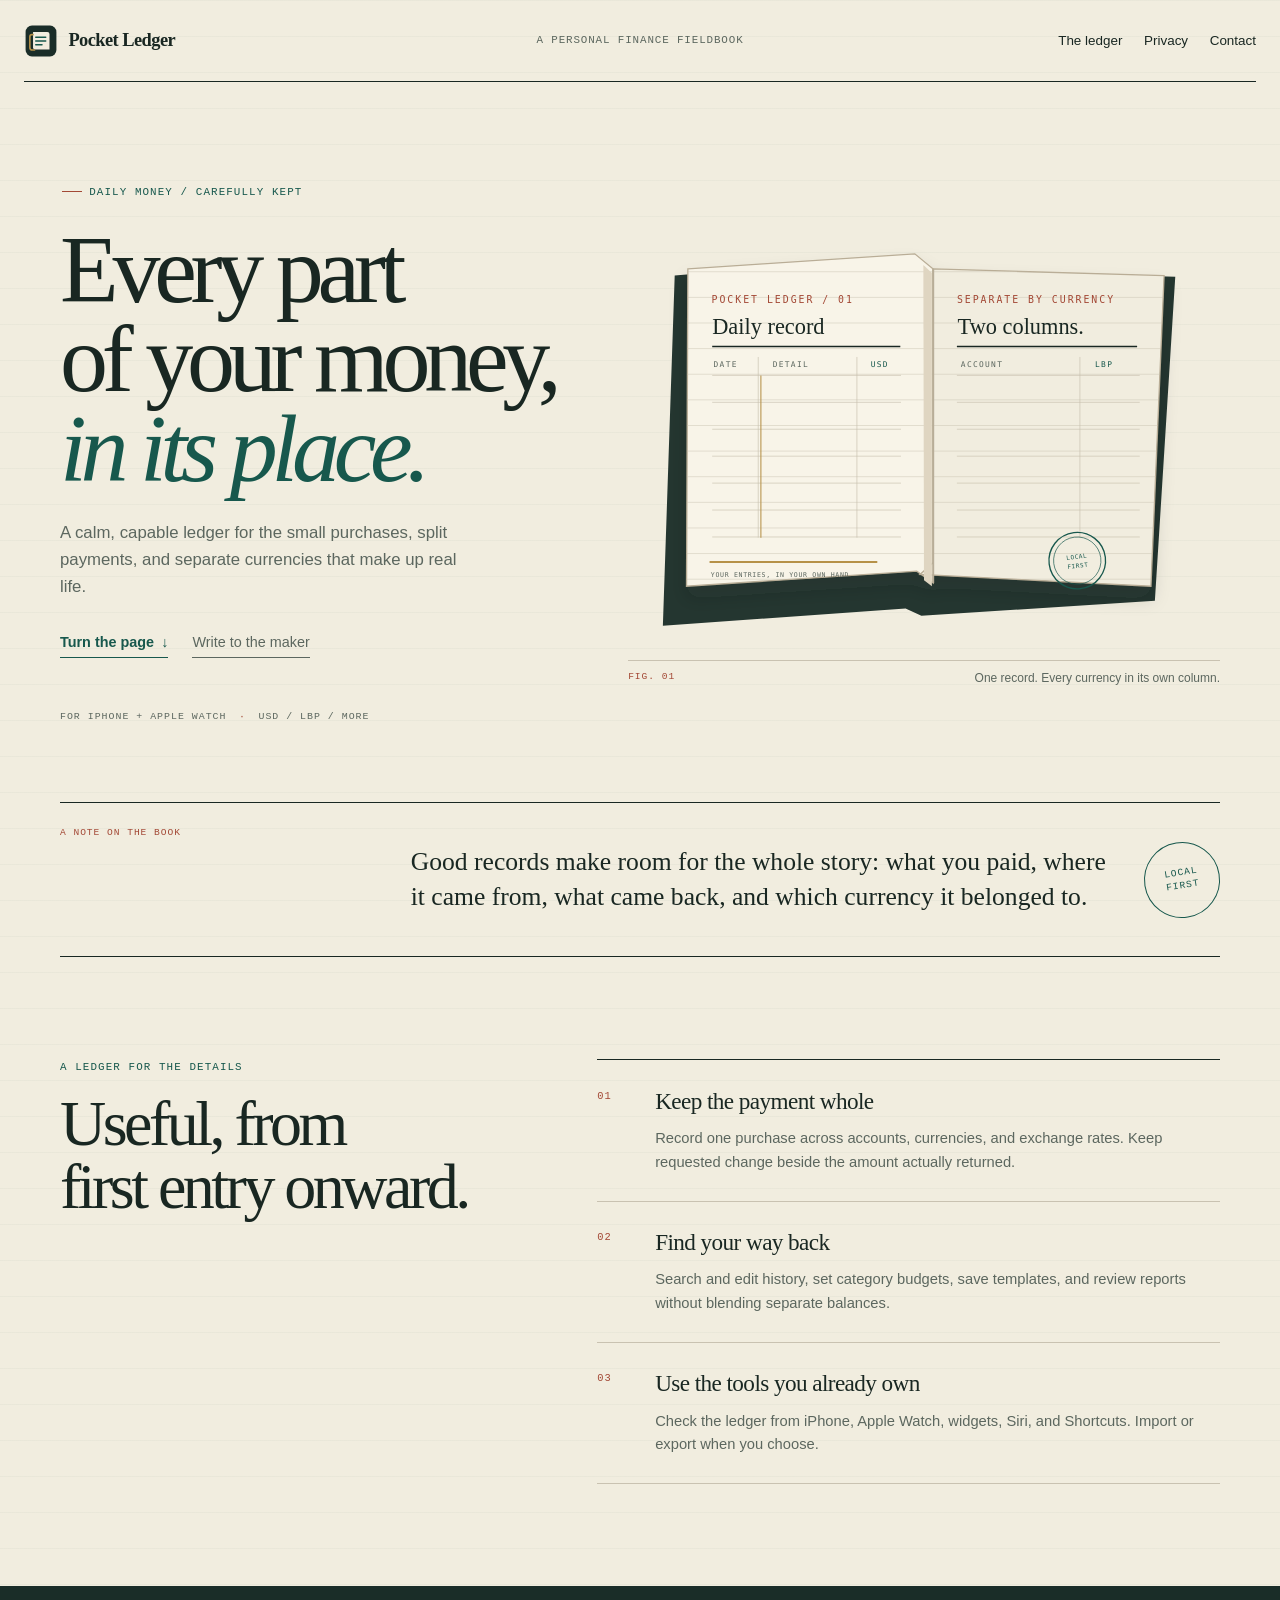
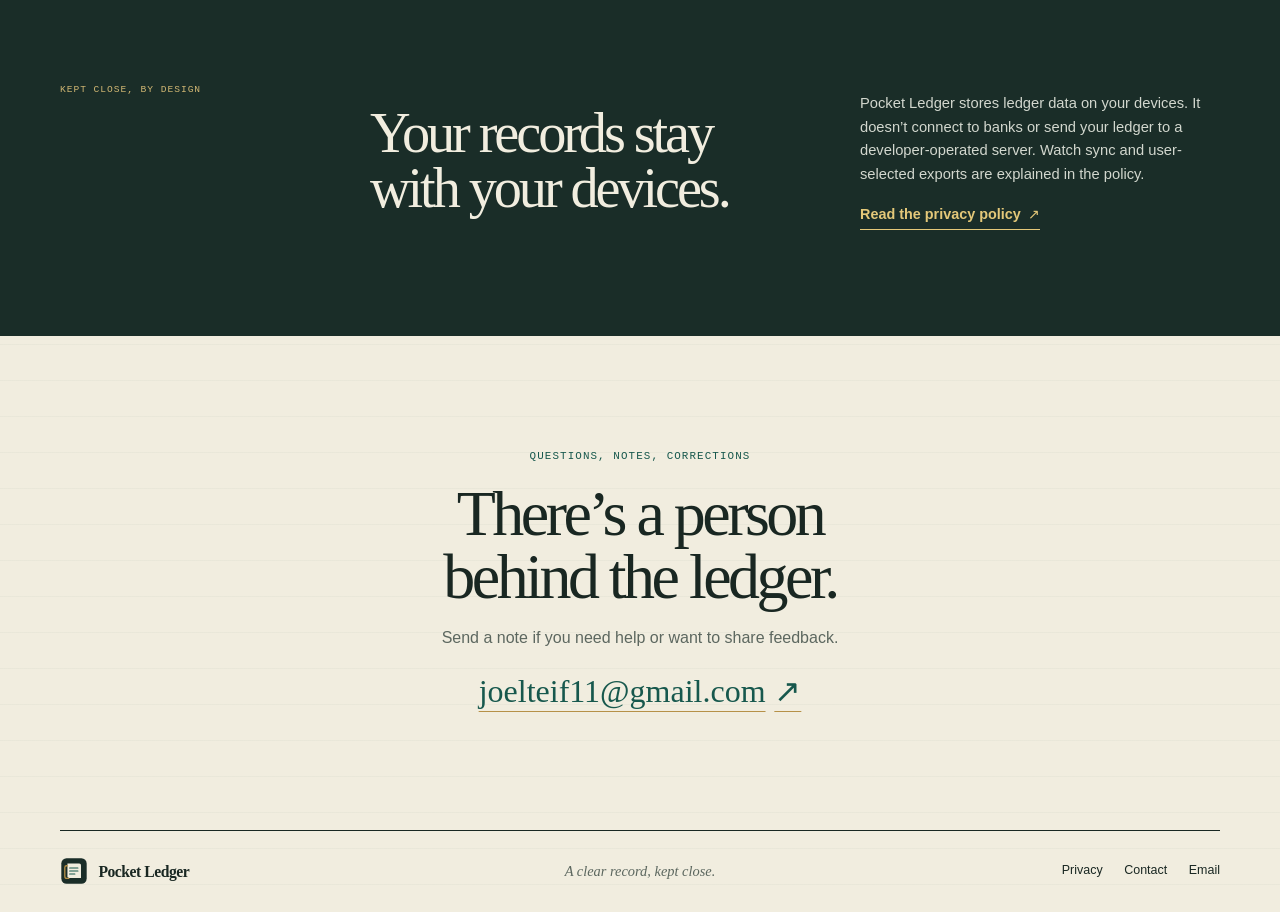
==== docs/index.html @ cd5b44ba "chore: normalize line endings and simplify watch sync" ====
<!doctype html>
<html lang="en">
  <head>
    <meta charset="utf-8">
    <meta name="viewport" content="width=device-width, initial-scale=1">
    <meta name="theme-color" content="#f1eddf">
    <meta name="description" content="Pocket Ledger is a local-first personal finance ledger for iPhone and Apple Watch. Keep accounts, spending, and receipts in one clear record.">
    <title>Pocket Ledger — A clear record of your money</title>
    <link rel="stylesheet" href="./styles.css">
    <link rel="icon" href="./mark.svg" type="image/svg+xml">
  </head>
  <body>
    <a class="skip-link" href="#main">Skip to content</a>
    <header class="masthead">
      <a class="wordmark" href="./" aria-label="Pocket Ledger home">
        <img src="./mark.svg" alt="" width="34" height="34">
        <span>Pocket Ledger</span>
      </a>
      <p class="masthead-note">A personal finance fieldbook</p>
      <nav aria-label="Main navigation">
        <a href="#how-it-works">The ledger</a>
        <a href="./privacy/">Privacy</a>
        <a href="./support/">Contact</a>
      </nav>
    </header>

    <main id="main">
      <section class="hero page-frame" aria-labelledby="hero-title">
        <div class="hero-copy">
          <p class="overline"><span class="overline-mark"></span> Daily money / carefully kept</p>
          <h1 id="hero-title">Every part<br>of your money,<br><em>in its place.</em></h1>
          <p class="hero-description">A calm, capable ledger for the small purchases, split payments, and separate currencies that make up real life.</p>
          <div class="hero-links">
            <a class="text-action" href="#how-it-works">Turn the page <span aria-hidden="true">↓</span></a>
            <a class="quiet-action" href="mailto:joelteif11@gmail.com">Write to the maker</a>
          </div>
          <p class="hero-footnote">FOR IPHONE + APPLE WATCH <span>·</span> USD / LBP / MORE</p>
        </div>
        <figure class="folio-figure">
          <img src="./folio.svg" alt="An illustrated open ledger with separate USD and LBP columns, drawn on warm paper.">
          <figcaption><span>FIG. 01</span> One record. Every currency in its own column.</figcaption>
        </figure>
      </section>

      <section class="manifesto page-frame" aria-label="Pocket Ledger principles">
        <span class="section-index">A NOTE ON THE BOOK</span>
        <p>Good records make room for the whole story: what you paid, where it came from, what came back, and which currency it belonged to.</p>
        <span class="manifesto-stamp">LOCAL<br>FIRST</span>
      </section>

      <section class="features page-frame" id="how-it-works" aria-labelledby="features-title">
        <div class="section-heading">
          <p class="overline">A ledger for the details</p>
          <h2 id="features-title">Useful, from<br>first entry onward.</h2>
        </div>
        <div class="feature-list">
          <article class="feature-row">
            <span class="feature-number">01</span>
            <h3>Keep the payment whole</h3>
            <p>Record one purchase across accounts, currencies, and exchange rates. Keep requested change beside the amount actually returned.</p>
          </article>
          <article class="feature-row">
            <span class="feature-number">02</span>
            <h3>Find your way back</h3>
            <p>Search and edit history, set category budgets, save templates, and review reports without blending separate balances.</p>
          </article>
          <article class="feature-row">
            <span class="feature-number">03</span>
            <h3>Use the tools you already own</h3>
            <p>Check the ledger from iPhone, Apple Watch, widgets, Siri, and Shortcuts. Import or export when you choose.</p>
          </article>
        </div>
      </section>

      <section class="privacy-strip" aria-labelledby="privacy-title">
        <div class="privacy-inner page-frame">
          <p class="section-index">KEPT CLOSE, BY DESIGN</p>
          <h2 id="privacy-title">Your records stay<br>with your devices.</h2>
          <div class="privacy-copy">
            <p>Pocket Ledger stores ledger data on your devices. It doesn’t connect to banks or send your ledger to a developer-operated server. Watch sync and user-selected exports are explained in the policy.</p>
            <a class="text-action" href="./privacy/">Read the privacy policy <span aria-hidden="true">↗</span></a>
          </div>
        </div>
      </section>

      <section class="closing page-frame" aria-labelledby="closing-title">
        <p class="overline">Questions, notes, corrections</p>
        <h2 id="closing-title">There’s a person<br>behind the ledger.</h2>
        <p>Send a note if you need help or want to share feedback.</p>
        <a class="email-link" href="mailto:joelteif11@gmail.com">joelteif11@gmail.com <span aria-hidden="true">↗</span></a>
      </section>
    </main>

    <footer class="site-footer page-frame">
      <a class="wordmark" href="./"><img src="./mark.svg" alt="" width="28" height="28"><span>Pocket Ledger</span></a>
      <span class="footer-motto">A clear record, kept close.</span>
      <nav aria-label="Footer navigation">
        <a href="./privacy/">Privacy</a>
        <a href="./support/">Contact</a>
        <a href="mailto:joelteif11@gmail.com">Email</a>
      </nav>
    </footer>
  </body>
</html>
---- docs/styles.css ----
:root {
  color-scheme: light dark;
  font-family: -apple-system, BlinkMacSystemFont, "Segoe UI", sans-serif;
  font-synthesis: none;
  text-rendering: optimizeLegibility;
  --paper: #f1eddf;
  --paper-deep: #e6deca;
  --ink: #192722;
  --muted: #5c675f;
  --line: #c9c2b1;
  --green: #17584d;
  --green-light: #d9e3d1;
  --gold: #b69148;
  --red: #a34835;
  --deep: #1a2d28;
  --serif: "Iowan Old Style", "Palatino Linotype", "Book Antiqua", Georgia, serif;
  --mono: "SFMono-Regular", Consolas, "Liberation Mono", monospace;
}

* { box-sizing: border-box; }
html { scroll-behavior: smooth; }
body {
  margin: 0;
  background-color: var(--paper);
  background-image: linear-gradient(to bottom, rgb(25 39 34 / 3%) 1px, transparent 1px);
  background-size: 100% 36px;
  color: var(--ink);
  line-height: 1.6;
}
a { color: var(--green); text-underline-offset: 0.22em; }
a:hover { color: var(--red); }
a:focus-visible { outline: 2px solid var(--red); outline-offset: 4px; }
.skip-link { position: absolute; z-index: 3; top: -4rem; left: 1rem; padding: 0.7rem 1rem; background: var(--paper); color: var(--ink); }
.skip-link:focus { top: 1rem; }
.page-frame { width: min(1160px, calc(100% - 3rem)); margin-inline: auto; }
.masthead { width: min(1320px, calc(100% - 3rem)); min-height: 82px; margin-inline: auto; display: grid; grid-template-columns: 1fr 1fr 1fr; align-items: center; border-bottom: 1px solid var(--ink); }
.wordmark { display: inline-flex; width: max-content; align-items: center; gap: 0.65rem; color: var(--ink); font-family: var(--serif); font-size: 1.15rem; font-weight: 700; text-decoration: none; letter-spacing: -0.03em; }
.wordmark img { display: block; }
.masthead-note { margin: 0; text-align: center; color: var(--muted); font-family: var(--mono); font-size: 0.68rem; letter-spacing: 0.08em; text-transform: uppercase; }
.masthead nav, .site-footer nav { display: flex; justify-content: flex-end; gap: 1.35rem; }
.masthead nav a, .site-footer nav a { color: var(--ink); text-decoration: none; font-size: 0.84rem; }
.masthead nav a[aria-current="page"] { color: var(--red); text-decoration: underline; text-decoration-thickness: 1px; text-underline-offset: 0.35em; }
.masthead nav a:hover, .site-footer nav a:hover { color: var(--red); }
.overline, .section-index, .document-date, .hero-footnote, .feature-number, .folio-figure figcaption span {
  font-family: var(--mono); font-size: 0.68rem; letter-spacing: 0.1em; text-transform: uppercase;
}
.overline { margin: 0 0 1.45rem; color: var(--green); }
.overline-mark { display: inline-block; width: 1.25rem; height: 1px; margin: 0 0 0.22rem 0.1rem; background: var(--red); }
.hero { display: grid; grid-template-columns: 0.92fr 1.08fr; align-items: center; gap: clamp(2rem, 5vw, 5rem); padding-block: clamp(4rem, 8vw, 7rem) clamp(3rem, 6vw, 5rem); }
.hero h1, .document-heading h1 { margin: 0; font-family: var(--serif); font-size: clamp(3.7rem, 7.5vw, 7rem); font-weight: 500; line-height: 0.93; letter-spacing: -0.065em; }
.hero h1 em, .document-heading h1 em { color: var(--green); font-weight: 400; }
.hero-description { max-width: 420px; margin: 1.7rem 0 0; color: var(--muted); font-size: 1.05rem; }
.hero-links { display: flex; flex-wrap: wrap; align-items: baseline; gap: 1.5rem; margin-top: 1.9rem; }
.text-action, .quiet-action { display: inline-flex; align-items: baseline; gap: 0.45rem; padding-bottom: 0.2rem; border-bottom: 1px solid currentColor; color: var(--green); text-decoration: none; font-size: 0.9rem; font-weight: 650; }
.quiet-action { color: var(--muted); font-weight: 500; }
.text-action:hover, .quiet-action:hover { color: var(--red); }
.hero-footnote { margin: 3.2rem 0 0; color: var(--muted); font-size: 0.62rem; }
.hero-footnote span { padding-inline: 0.35rem; color: var(--red); }
.folio-figure { margin: 0; }
.folio-figure img { display: block; width: 100%; height: auto; }
.folio-figure figcaption { display: flex; justify-content: space-between; gap: 1rem; margin-top: 0.7rem; padding-top: 0.55rem; border-top: 1px solid var(--line); color: var(--muted); font-size: 0.75rem; }
.folio-figure figcaption span { color: var(--red); font-size: 0.6rem; }
.manifesto { min-height: 155px; display: grid; grid-template-columns: 1fr 2.2fr auto; align-items: center; gap: 2rem; border-block: 1px solid var(--ink); }
.section-index { align-self: start; padding-top: 1.4rem; color: var(--red); font-size: 0.6rem; }
.manifesto > p { max-width: 720px; margin: 1.3rem 0; font-family: var(--serif); font-size: clamp(1.2rem, 2vw, 1.75rem); line-height: 1.35; }
.manifesto-stamp { width: 76px; height: 76px; display: grid; place-content: center; border: 1px solid var(--green); border-radius: 50%; color: var(--green); text-align: center; font-family: var(--mono); font-size: 0.6rem; line-height: 1.35; letter-spacing: 0.1em; transform: rotate(-9deg); }
.features { display: grid; grid-template-columns: 0.85fr 1.15fr; gap: clamp(2rem, 6vw, 7rem); padding-block: clamp(4rem, 8vw, 7rem); }
.section-heading .overline { margin-bottom: 1rem; }
.section-heading h2, .privacy-inner h2, .closing h2 { margin: 0; font-family: var(--serif); font-size: clamp(2.7rem, 5vw, 4.8rem); font-weight: 500; line-height: 0.98; letter-spacing: -0.055em; }
.feature-list { border-top: 1px solid var(--ink); }
.feature-row { display: grid; grid-template-columns: 42px 1fr; column-gap: 1rem; padding: 1.4rem 0 1.65rem; border-bottom: 1px solid var(--line); }
.feature-number { grid-row: span 2; padding-top: 0.3rem; color: var(--red); font-size: 0.65rem; }
.feature-row h3 { margin: 0; font-family: var(--serif); font-size: 1.45rem; font-weight: 500; letter-spacing: -0.025em; }
.feature-row p { max-width: 540px; margin: 0.45rem 0 0; color: var(--muted); font-size: 0.92rem; }
.privacy-strip { background: var(--deep); color: var(--paper); }
.privacy-inner { min-height: 350px; display: grid; grid-template-columns: 0.75fr 1.25fr 1fr; align-items: center; gap: 2.5rem; padding-block: 4rem; }
.privacy-inner .section-index { align-self: start; color: #d1b773; }
.privacy-inner h2 { font-size: clamp(2.5rem, 4.4vw, 4.3rem); }
.privacy-copy { max-width: 360px; }
.privacy-copy p { margin-top: 0; color: #d2d7ce; font-size: 0.92rem; }
.privacy-copy .text-action { color: #e4c879; }
.closing { padding-block: clamp(4.5rem, 9vw, 7rem); text-align: center; }
.closing .overline { margin-bottom: 1.1rem; }
.closing h2 { max-width: 650px; margin-inline: auto; }
.closing > p:not(.overline) { margin: 1rem 0; color: var(--muted); }
.email-link { display: inline-flex; align-items: center; gap: 0.55rem; color: var(--green); font-family: var(--serif); font-size: clamp(1.4rem, 3vw, 2rem); text-decoration-color: var(--gold); text-decoration-thickness: 1px; text-underline-offset: 0.28em; }
.email-link:hover { color: var(--red); }
.site-footer { min-height: 82px; display: grid; grid-template-columns: 1fr 1fr 1fr; align-items: center; border-top: 1px solid var(--ink); }
.site-footer .wordmark { font-size: 0.98rem; }
.footer-motto { color: var(--muted); text-align: center; font-family: var(--serif); font-style: italic; font-size: 0.9rem; }
.site-footer nav a { font-size: 0.78rem; }

.document { padding-block: clamp(3.5rem, 7vw, 6rem); }
.document-heading { max-width: 900px; padding-bottom: 2.5rem; border-bottom: 1px solid var(--ink); }
.document-heading h1 { font-size: clamp(3.5rem, 7vw, 6.2rem); }
.document-heading .overline { margin-bottom: 1.4rem; }
.contact-page .overline, .contact-page .section-index { font-size: 0.75rem; }
.contact-page .document-heading h1 { letter-spacing: -0.05em; }
.document-date { margin: 1.5rem 0 0; color: var(--red); font-size: 0.62rem; }
.document-date span { padding-inline: 0.4rem; }
.policy-layout { display: grid; grid-template-columns: 210px 1fr; gap: clamp(2rem, 7vw, 7rem); padding-top: 2.5rem; }
.contents { height: max-content; display: grid; gap: 0.75rem; position: sticky; top: 1.5rem; }
.contents .section-index { padding: 0 0 0.3rem; }
.contents a { color: var(--muted); text-decoration: none; font-family: var(--mono); font-size: 0.66rem; }
.contents a:hover { color: var(--red); }
.policy-copy section { display: grid; grid-template-columns: 42px 1fr; gap: 1rem; padding: 0 0 2rem; margin-bottom: 2rem; border-bottom: 1px solid var(--line); scroll-margin-top: 2rem; }
.policy-copy .feature-number { padding-top: 0.35rem; }
.policy-copy h2, .contact-sheet h2 { margin: 0; font-family: var(--serif); font-size: 1.65rem; font-weight: 500; }
.policy-copy p, .contact-sheet p { margin: 0.7rem 0 0; color: var(--muted); font-size: 0.92rem; }
.policy-copy a { color: var(--green); }
.back-link { margin: 2.5rem 0 0; }
.document-intro { max-width: 520px; color: var(--muted); font-size: 1.05rem; }
.contact-page .document-heading { border-bottom: 0; padding-bottom: 1rem; }
.contact-sheet { max-width: 760px; padding: 2rem 0; border-block: 1px solid var(--ink); }
.contact-sheet .section-index { display: block; padding: 0; margin-bottom: 1.1rem; }
.contact-sheet h2 { font-size: 2rem; }
.contact-sheet .email-link { margin-top: 0.7rem; }
.contact-sheet .email-fallback { margin-top: 0.35rem; }
.contact-sheet p { max-width: 550px; }
.contact-page .back-link { padding-top: 1rem; }

@media (max-width: 800px) {
  .masthead { grid-template-columns: 1fr auto; min-height: 78px; }
  .masthead-note { display: none; }
  .hero { grid-template-columns: 1fr; gap: 2.3rem; }
  .hero-copy { max-width: 630px; }
  .folio-figure { max-width: 700px; margin-left: auto; }
  .manifesto { grid-template-columns: 1fr auto; gap: 0 1rem; padding-block: 1rem; }
  .manifesto .section-index { grid-column: 1; padding-top: 0.3rem; }
  .manifesto > p { grid-column: 1; margin-top: 0.5rem; }
  .manifesto-stamp { grid-column: 2; grid-row: 1 / span 2; }
  .features { grid-template-columns: 1fr; gap: 2rem; }
  .section-heading h2 br { display: none; }
  .privacy-inner { min-height: 0; grid-template-columns: 1fr 1fr; gap: 1.4rem 2rem; }
  .privacy-inner .section-index { grid-column: 1 / -1; }
  .privacy-copy { max-width: 520px; }
  .policy-layout { grid-template-columns: 1fr; gap: 2rem; }
  .contents { position: static; grid-template-columns: repeat(2, max-content); column-gap: 1.25rem; }
  .contents .section-index { grid-column: 1 / -1; }
}
@media (max-width: 560px) {
  .page-frame { width: calc(100% - 2rem); }
  .masthead { width: calc(100% - 2rem); grid-template-columns: 1fr; gap: 0.55rem; padding-block: 0.8rem; }
  .masthead nav { justify-content: flex-start; gap: 1rem; }
  .masthead nav a { font-size: 0.78rem; }
  .hero { padding-block: 3.4rem 2.7rem; }
  .hero h1 { font-size: clamp(3.3rem, 15vw, 5rem); }
  .hero-footnote { margin-top: 2rem; font-size: 0.56rem; }
  .folio-figure figcaption { flex-direction: column; gap: 0.15rem; }
  .manifesto { min-height: 0; }
  .manifesto-stamp { width: 62px; height: 62px; font-size: 0.52rem; }
  .privacy-inner { grid-template-columns: 1fr; padding-block: 3rem; }
  .privacy-inner .section-index { grid-column: auto; }
  .site-footer { grid-template-columns: 1fr auto; gap: 0.7rem; padding-block: 1rem; }
  .footer-motto { display: none; }
  .site-footer nav { gap: 0.85rem; }
  .site-footer nav a { font-size: 0.72rem; }
  .document { padding-top: 3rem; }
  .document-heading h1 { font-size: clamp(3.3rem, 15vw, 5rem); }
  .contents { grid-template-columns: 1fr 1fr; }
  .policy-copy section { grid-template-columns: 30px 1fr; gap: 0.7rem; }
  .contact-sheet .email-link { font-size: clamp(1.2rem, 6vw, 1.6rem); }
}
@media (prefers-reduced-motion: reduce) {
  html { scroll-behavior: auto; }
  *, *::before, *::after { animation-duration: 0.01ms !important; transition-duration: 0.01ms !important; }
}
@media (prefers-color-scheme: dark) {
  :root { --paper: #1c2621; --paper-deep: #29362e; --ink: #eee8d9; --muted: #b9c1b8; --line: #49564a; --green: #b5d4b8; --green-light: #293a32; --gold: #dcc47e; --red: #e39477; --deep: #111a16; }
  body { background-image: linear-gradient(to bottom, rgb(238 232 217 / 3%) 1px, transparent 1px); }
  .folio-figure img { filter: brightness(0.9); }
}
@media (forced-colors: active) {
  .manifesto-stamp, .contact-sheet, .feature-row, .policy-copy section { border-color: CanvasText; }
}
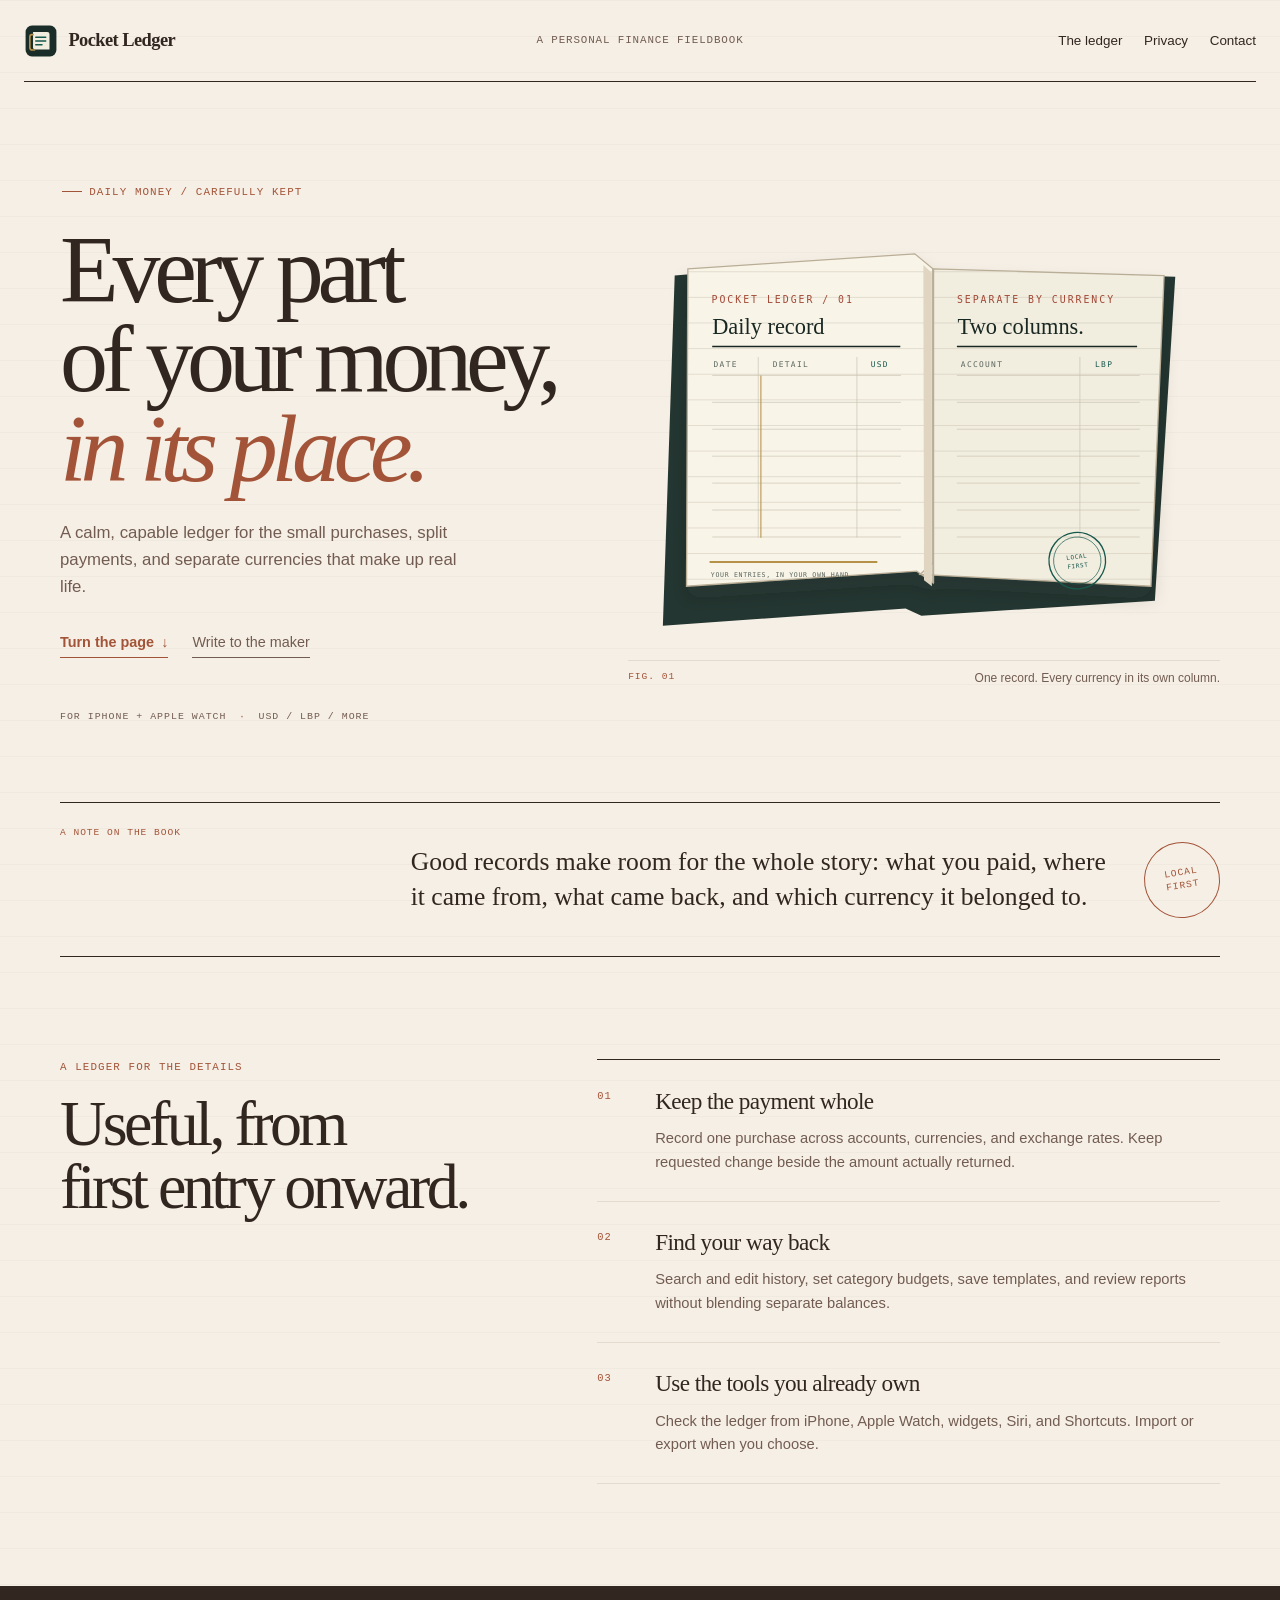
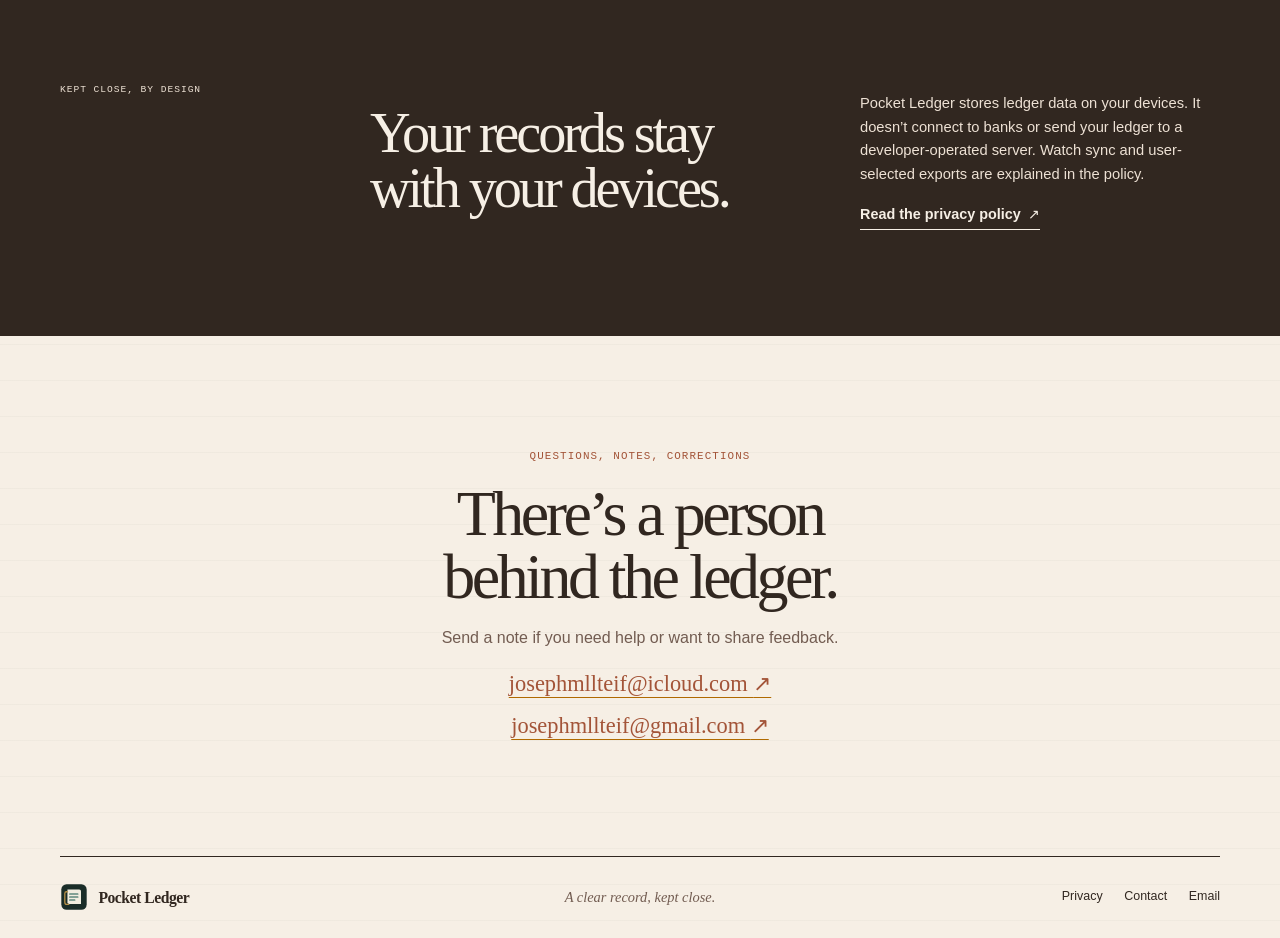
==== commit 8007f7a2: "Update contacts and GitHub Pages theme" ====
--- a/docs/index.html
+++ b/docs/index.html
@@ -1,104 +1,105 @@
-<!doctype html>
-<html lang="en">
-  <head>
-    <meta charset="utf-8">
-    <meta name="viewport" content="width=device-width, initial-scale=1">
-    <meta name="theme-color" content="#f1eddf">
-    <meta name="description" content="Pocket Ledger is a local-first personal finance ledger for iPhone and Apple Watch. Keep accounts, spending, and receipts in one clear record.">
-    <title>Pocket Ledger — A clear record of your money</title>
-    <link rel="stylesheet" href="./styles.css">
-    <link rel="icon" href="./mark.svg" type="image/svg+xml">
-  </head>
-  <body>
-    <a class="skip-link" href="#main">Skip to content</a>
-    <header class="masthead">
-      <a class="wordmark" href="./" aria-label="Pocket Ledger home">
-        <img src="./mark.svg" alt="" width="34" height="34">
-        <span>Pocket Ledger</span>
-      </a>
-      <p class="masthead-note">A personal finance fieldbook</p>
-      <nav aria-label="Main navigation">
-        <a href="#how-it-works">The ledger</a>
-        <a href="./privacy/">Privacy</a>
-        <a href="./support/">Contact</a>
-      </nav>
-    </header>
-
-    <main id="main">
-      <section class="hero page-frame" aria-labelledby="hero-title">
-        <div class="hero-copy">
-          <p class="overline"><span class="overline-mark"></span> Daily money / carefully kept</p>
-          <h1 id="hero-title">Every part<br>of your money,<br><em>in its place.</em></h1>
-          <p class="hero-description">A calm, capable ledger for the small purchases, split payments, and separate currencies that make up real life.</p>
-          <div class="hero-links">
-            <a class="text-action" href="#how-it-works">Turn the page <span aria-hidden="true">↓</span></a>
-            <a class="quiet-action" href="mailto:joelteif11@gmail.com">Write to the maker</a>
-          </div>
-          <p class="hero-footnote">FOR IPHONE + APPLE WATCH <span>·</span> USD / LBP / MORE</p>
-        </div>
-        <figure class="folio-figure">
-          <img src="./folio.svg" alt="An illustrated open ledger with separate USD and LBP columns, drawn on warm paper.">
-          <figcaption><span>FIG. 01</span> One record. Every currency in its own column.</figcaption>
-        </figure>
-      </section>
-
-      <section class="manifesto page-frame" aria-label="Pocket Ledger principles">
-        <span class="section-index">A NOTE ON THE BOOK</span>
-        <p>Good records make room for the whole story: what you paid, where it came from, what came back, and which currency it belonged to.</p>
-        <span class="manifesto-stamp">LOCAL<br>FIRST</span>
-      </section>
-
-      <section class="features page-frame" id="how-it-works" aria-labelledby="features-title">
-        <div class="section-heading">
-          <p class="overline">A ledger for the details</p>
-          <h2 id="features-title">Useful, from<br>first entry onward.</h2>
-        </div>
-        <div class="feature-list">
-          <article class="feature-row">
-            <span class="feature-number">01</span>
-            <h3>Keep the payment whole</h3>
-            <p>Record one purchase across accounts, currencies, and exchange rates. Keep requested change beside the amount actually returned.</p>
-          </article>
-          <article class="feature-row">
-            <span class="feature-number">02</span>
-            <h3>Find your way back</h3>
-            <p>Search and edit history, set category budgets, save templates, and review reports without blending separate balances.</p>
-          </article>
-          <article class="feature-row">
-            <span class="feature-number">03</span>
-            <h3>Use the tools you already own</h3>
-            <p>Check the ledger from iPhone, Apple Watch, widgets, Siri, and Shortcuts. Import or export when you choose.</p>
-          </article>
-        </div>
-      </section>
-
-      <section class="privacy-strip" aria-labelledby="privacy-title">
-        <div class="privacy-inner page-frame">
-          <p class="section-index">KEPT CLOSE, BY DESIGN</p>
-          <h2 id="privacy-title">Your records stay<br>with your devices.</h2>
-          <div class="privacy-copy">
-            <p>Pocket Ledger stores ledger data on your devices. It doesn’t connect to banks or send your ledger to a developer-operated server. Watch sync and user-selected exports are explained in the policy.</p>
-            <a class="text-action" href="./privacy/">Read the privacy policy <span aria-hidden="true">↗</span></a>
-          </div>
-        </div>
-      </section>
-
-      <section class="closing page-frame" aria-labelledby="closing-title">
-        <p class="overline">Questions, notes, corrections</p>
-        <h2 id="closing-title">There’s a person<br>behind the ledger.</h2>
-        <p>Send a note if you need help or want to share feedback.</p>
-        <a class="email-link" href="mailto:joelteif11@gmail.com">joelteif11@gmail.com <span aria-hidden="true">↗</span></a>
-      </section>
-    </main>
-
-    <footer class="site-footer page-frame">
-      <a class="wordmark" href="./"><img src="./mark.svg" alt="" width="28" height="28"><span>Pocket Ledger</span></a>
-      <span class="footer-motto">A clear record, kept close.</span>
-      <nav aria-label="Footer navigation">
-        <a href="./privacy/">Privacy</a>
-        <a href="./support/">Contact</a>
-        <a href="mailto:joelteif11@gmail.com">Email</a>
-      </nav>
-    </footer>
-  </body>
-</html>
+<!doctype html>
+<html lang="en">
+  <head>
+    <meta charset="utf-8">
+    <meta name="viewport" content="width=device-width, initial-scale=1">
+    <meta name="theme-color" content="#f1eddf">
+    <meta name="description" content="Pocket Ledger is a local-first personal finance ledger for iPhone and Apple Watch. Keep accounts, spending, and receipts in one clear record.">
+    <title>Pocket Ledger — A clear record of your money</title>
+    <link rel="stylesheet" href="./styles.css">
+    <link rel="icon" href="./mark.svg" type="image/svg+xml">
+  </head>
+  <body>
+    <a class="skip-link" href="#main">Skip to content</a>
+    <header class="masthead">
+      <a class="wordmark" href="./" aria-label="Pocket Ledger home">
+        <img src="./mark.svg" alt="" width="34" height="34">
+        <span>Pocket Ledger</span>
+      </a>
+      <p class="masthead-note">A personal finance fieldbook</p>
+      <nav aria-label="Main navigation">
+        <a href="#how-it-works">The ledger</a>
+        <a href="./privacy/">Privacy</a>
+        <a href="./support/">Contact</a>
+      </nav>
+    </header>
+
+    <main id="main">
+      <section class="hero page-frame" aria-labelledby="hero-title">
+        <div class="hero-copy">
+          <p class="overline"><span class="overline-mark"></span> Daily money / carefully kept</p>
+          <h1 id="hero-title">Every part<br>of your money,<br><em>in its place.</em></h1>
+          <p class="hero-description">A calm, capable ledger for the small purchases, split payments, and separate currencies that make up real life.</p>
+          <div class="hero-links">
+            <a class="text-action" href="#how-it-works">Turn the page <span aria-hidden="true">↓</span></a>
+            <a class="quiet-action" href="mailto:josephmllteif@icloud.com,josephmllteif@gmail.com">Write to the maker</a>
+          </div>
+          <p class="hero-footnote">FOR IPHONE + APPLE WATCH <span>·</span> USD / LBP / MORE</p>
+        </div>
+        <figure class="folio-figure">
+          <img src="./folio.svg" alt="An illustrated open ledger with separate USD and LBP columns, drawn on warm paper.">
+          <figcaption><span>FIG. 01</span> One record. Every currency in its own column.</figcaption>
+        </figure>
+      </section>
+
+      <section class="manifesto page-frame" aria-label="Pocket Ledger principles">
+        <span class="section-index">A NOTE ON THE BOOK</span>
+        <p>Good records make room for the whole story: what you paid, where it came from, what came back, and which currency it belonged to.</p>
+        <span class="manifesto-stamp">LOCAL<br>FIRST</span>
+      </section>
+
+      <section class="features page-frame" id="how-it-works" aria-labelledby="features-title">
+        <div class="section-heading">
+          <p class="overline">A ledger for the details</p>
+          <h2 id="features-title">Useful, from<br>first entry onward.</h2>
+        </div>
+        <div class="feature-list">
+          <article class="feature-row">
+            <span class="feature-number">01</span>
+            <h3>Keep the payment whole</h3>
+            <p>Record one purchase across accounts, currencies, and exchange rates. Keep requested change beside the amount actually returned.</p>
+          </article>
+          <article class="feature-row">
+            <span class="feature-number">02</span>
+            <h3>Find your way back</h3>
+            <p>Search and edit history, set category budgets, save templates, and review reports without blending separate balances.</p>
+          </article>
+          <article class="feature-row">
+            <span class="feature-number">03</span>
+            <h3>Use the tools you already own</h3>
+            <p>Check the ledger from iPhone, Apple Watch, widgets, Siri, and Shortcuts. Import or export when you choose.</p>
+          </article>
+        </div>
+      </section>
+
+      <section class="privacy-strip" aria-labelledby="privacy-title">
+        <div class="privacy-inner page-frame">
+          <p class="section-index">KEPT CLOSE, BY DESIGN</p>
+          <h2 id="privacy-title">Your records stay<br>with your devices.</h2>
+          <div class="privacy-copy">
+            <p>Pocket Ledger stores ledger data on your devices. It doesn’t connect to banks or send your ledger to a developer-operated server. Watch sync and user-selected exports are explained in the policy.</p>
+            <a class="text-action" href="./privacy/">Read the privacy policy <span aria-hidden="true">↗</span></a>
+          </div>
+        </div>
+      </section>
+
+      <section class="closing page-frame" aria-labelledby="closing-title">
+        <p class="overline">Questions, notes, corrections</p>
+        <h2 id="closing-title">There’s a person<br>behind the ledger.</h2>
+        <p>Send a note if you need help or want to share feedback.</p>
+        <a class="email-link" href="mailto:josephmllteif@icloud.com">josephmllteif@icloud.com <span aria-hidden="true">↗</span></a>
+        <a class="email-link" href="mailto:josephmllteif@gmail.com">josephmllteif@gmail.com <span aria-hidden="true">↗</span></a>
+      </section>
+    </main>
+
+    <footer class="site-footer page-frame">
+      <a class="wordmark" href="./"><img src="./mark.svg" alt="" width="28" height="28"><span>Pocket Ledger</span></a>
+      <span class="footer-motto">A clear record, kept close.</span>
+      <nav aria-label="Footer navigation">
+        <a href="./privacy/">Privacy</a>
+        <a href="./support/">Contact</a>
+        <a href="mailto:josephmllteif@icloud.com,josephmllteif@gmail.com">Email</a>
+      </nav>
+    </footer>
+  </body>
+</html>
--- a/docs/styles.css
+++ b/docs/styles.css
@@ -1,175 +1,178 @@
-:root {
-  color-scheme: light dark;
-  font-family: -apple-system, BlinkMacSystemFont, "Segoe UI", sans-serif;
-  font-synthesis: none;
-  text-rendering: optimizeLegibility;
-  --paper: #f1eddf;
-  --paper-deep: #e6deca;
-  --ink: #192722;
-  --muted: #5c675f;
-  --line: #c9c2b1;
-  --green: #17584d;
-  --green-light: #d9e3d1;
-  --gold: #b69148;
-  --red: #a34835;
-  --deep: #1a2d28;
-  --serif: "Iowan Old Style", "Palatino Linotype", "Book Antiqua", Georgia, serif;
-  --mono: "SFMono-Regular", Consolas, "Liberation Mono", monospace;
-}
-
-* { box-sizing: border-box; }
-html { scroll-behavior: smooth; }
-body {
-  margin: 0;
-  background-color: var(--paper);
-  background-image: linear-gradient(to bottom, rgb(25 39 34 / 3%) 1px, transparent 1px);
-  background-size: 100% 36px;
-  color: var(--ink);
-  line-height: 1.6;
-}
-a { color: var(--green); text-underline-offset: 0.22em; }
-a:hover { color: var(--red); }
-a:focus-visible { outline: 2px solid var(--red); outline-offset: 4px; }
-.skip-link { position: absolute; z-index: 3; top: -4rem; left: 1rem; padding: 0.7rem 1rem; background: var(--paper); color: var(--ink); }
-.skip-link:focus { top: 1rem; }
-.page-frame { width: min(1160px, calc(100% - 3rem)); margin-inline: auto; }
-.masthead { width: min(1320px, calc(100% - 3rem)); min-height: 82px; margin-inline: auto; display: grid; grid-template-columns: 1fr 1fr 1fr; align-items: center; border-bottom: 1px solid var(--ink); }
-.wordmark { display: inline-flex; width: max-content; align-items: center; gap: 0.65rem; color: var(--ink); font-family: var(--serif); font-size: 1.15rem; font-weight: 700; text-decoration: none; letter-spacing: -0.03em; }
-.wordmark img { display: block; }
-.masthead-note { margin: 0; text-align: center; color: var(--muted); font-family: var(--mono); font-size: 0.68rem; letter-spacing: 0.08em; text-transform: uppercase; }
-.masthead nav, .site-footer nav { display: flex; justify-content: flex-end; gap: 1.35rem; }
-.masthead nav a, .site-footer nav a { color: var(--ink); text-decoration: none; font-size: 0.84rem; }
-.masthead nav a[aria-current="page"] { color: var(--red); text-decoration: underline; text-decoration-thickness: 1px; text-underline-offset: 0.35em; }
-.masthead nav a:hover, .site-footer nav a:hover { color: var(--red); }
-.overline, .section-index, .document-date, .hero-footnote, .feature-number, .folio-figure figcaption span {
-  font-family: var(--mono); font-size: 0.68rem; letter-spacing: 0.1em; text-transform: uppercase;
-}
-.overline { margin: 0 0 1.45rem; color: var(--green); }
-.overline-mark { display: inline-block; width: 1.25rem; height: 1px; margin: 0 0 0.22rem 0.1rem; background: var(--red); }
-.hero { display: grid; grid-template-columns: 0.92fr 1.08fr; align-items: center; gap: clamp(2rem, 5vw, 5rem); padding-block: clamp(4rem, 8vw, 7rem) clamp(3rem, 6vw, 5rem); }
-.hero h1, .document-heading h1 { margin: 0; font-family: var(--serif); font-size: clamp(3.7rem, 7.5vw, 7rem); font-weight: 500; line-height: 0.93; letter-spacing: -0.065em; }
-.hero h1 em, .document-heading h1 em { color: var(--green); font-weight: 400; }
-.hero-description { max-width: 420px; margin: 1.7rem 0 0; color: var(--muted); font-size: 1.05rem; }
-.hero-links { display: flex; flex-wrap: wrap; align-items: baseline; gap: 1.5rem; margin-top: 1.9rem; }
-.text-action, .quiet-action { display: inline-flex; align-items: baseline; gap: 0.45rem; padding-bottom: 0.2rem; border-bottom: 1px solid currentColor; color: var(--green); text-decoration: none; font-size: 0.9rem; font-weight: 650; }
-.quiet-action { color: var(--muted); font-weight: 500; }
-.text-action:hover, .quiet-action:hover { color: var(--red); }
-.hero-footnote { margin: 3.2rem 0 0; color: var(--muted); font-size: 0.62rem; }
-.hero-footnote span { padding-inline: 0.35rem; color: var(--red); }
-.folio-figure { margin: 0; }
-.folio-figure img { display: block; width: 100%; height: auto; }
-.folio-figure figcaption { display: flex; justify-content: space-between; gap: 1rem; margin-top: 0.7rem; padding-top: 0.55rem; border-top: 1px solid var(--line); color: var(--muted); font-size: 0.75rem; }
-.folio-figure figcaption span { color: var(--red); font-size: 0.6rem; }
-.manifesto { min-height: 155px; display: grid; grid-template-columns: 1fr 2.2fr auto; align-items: center; gap: 2rem; border-block: 1px solid var(--ink); }
-.section-index { align-self: start; padding-top: 1.4rem; color: var(--red); font-size: 0.6rem; }
-.manifesto > p { max-width: 720px; margin: 1.3rem 0; font-family: var(--serif); font-size: clamp(1.2rem, 2vw, 1.75rem); line-height: 1.35; }
-.manifesto-stamp { width: 76px; height: 76px; display: grid; place-content: center; border: 1px solid var(--green); border-radius: 50%; color: var(--green); text-align: center; font-family: var(--mono); font-size: 0.6rem; line-height: 1.35; letter-spacing: 0.1em; transform: rotate(-9deg); }
-.features { display: grid; grid-template-columns: 0.85fr 1.15fr; gap: clamp(2rem, 6vw, 7rem); padding-block: clamp(4rem, 8vw, 7rem); }
-.section-heading .overline { margin-bottom: 1rem; }
-.section-heading h2, .privacy-inner h2, .closing h2 { margin: 0; font-family: var(--serif); font-size: clamp(2.7rem, 5vw, 4.8rem); font-weight: 500; line-height: 0.98; letter-spacing: -0.055em; }
-.feature-list { border-top: 1px solid var(--ink); }
-.feature-row { display: grid; grid-template-columns: 42px 1fr; column-gap: 1rem; padding: 1.4rem 0 1.65rem; border-bottom: 1px solid var(--line); }
-.feature-number { grid-row: span 2; padding-top: 0.3rem; color: var(--red); font-size: 0.65rem; }
-.feature-row h3 { margin: 0; font-family: var(--serif); font-size: 1.45rem; font-weight: 500; letter-spacing: -0.025em; }
-.feature-row p { max-width: 540px; margin: 0.45rem 0 0; color: var(--muted); font-size: 0.92rem; }
-.privacy-strip { background: var(--deep); color: var(--paper); }
-.privacy-inner { min-height: 350px; display: grid; grid-template-columns: 0.75fr 1.25fr 1fr; align-items: center; gap: 2.5rem; padding-block: 4rem; }
-.privacy-inner .section-index { align-self: start; color: #d1b773; }
-.privacy-inner h2 { font-size: clamp(2.5rem, 4.4vw, 4.3rem); }
-.privacy-copy { max-width: 360px; }
-.privacy-copy p { margin-top: 0; color: #d2d7ce; font-size: 0.92rem; }
-.privacy-copy .text-action { color: #e4c879; }
-.closing { padding-block: clamp(4.5rem, 9vw, 7rem); text-align: center; }
-.closing .overline { margin-bottom: 1.1rem; }
-.closing h2 { max-width: 650px; margin-inline: auto; }
-.closing > p:not(.overline) { margin: 1rem 0; color: var(--muted); }
-.email-link { display: inline-flex; align-items: center; gap: 0.55rem; color: var(--green); font-family: var(--serif); font-size: clamp(1.4rem, 3vw, 2rem); text-decoration-color: var(--gold); text-decoration-thickness: 1px; text-underline-offset: 0.28em; }
-.email-link:hover { color: var(--red); }
-.site-footer { min-height: 82px; display: grid; grid-template-columns: 1fr 1fr 1fr; align-items: center; border-top: 1px solid var(--ink); }
-.site-footer .wordmark { font-size: 0.98rem; }
-.footer-motto { color: var(--muted); text-align: center; font-family: var(--serif); font-style: italic; font-size: 0.9rem; }
-.site-footer nav a { font-size: 0.78rem; }
-
-.document { padding-block: clamp(3.5rem, 7vw, 6rem); }
-.document-heading { max-width: 900px; padding-bottom: 2.5rem; border-bottom: 1px solid var(--ink); }
-.document-heading h1 { font-size: clamp(3.5rem, 7vw, 6.2rem); }
-.document-heading .overline { margin-bottom: 1.4rem; }
-.contact-page .overline, .contact-page .section-index { font-size: 0.75rem; }
-.contact-page .document-heading h1 { letter-spacing: -0.05em; }
-.document-date { margin: 1.5rem 0 0; color: var(--red); font-size: 0.62rem; }
-.document-date span { padding-inline: 0.4rem; }
-.policy-layout { display: grid; grid-template-columns: 210px 1fr; gap: clamp(2rem, 7vw, 7rem); padding-top: 2.5rem; }
-.contents { height: max-content; display: grid; gap: 0.75rem; position: sticky; top: 1.5rem; }
-.contents .section-index { padding: 0 0 0.3rem; }
-.contents a { color: var(--muted); text-decoration: none; font-family: var(--mono); font-size: 0.66rem; }
-.contents a:hover { color: var(--red); }
-.policy-copy section { display: grid; grid-template-columns: 42px 1fr; gap: 1rem; padding: 0 0 2rem; margin-bottom: 2rem; border-bottom: 1px solid var(--line); scroll-margin-top: 2rem; }
-.policy-copy .feature-number { padding-top: 0.35rem; }
-.policy-copy h2, .contact-sheet h2 { margin: 0; font-family: var(--serif); font-size: 1.65rem; font-weight: 500; }
-.policy-copy p, .contact-sheet p { margin: 0.7rem 0 0; color: var(--muted); font-size: 0.92rem; }
-.policy-copy a { color: var(--green); }
-.back-link { margin: 2.5rem 0 0; }
-.document-intro { max-width: 520px; color: var(--muted); font-size: 1.05rem; }
-.contact-page .document-heading { border-bottom: 0; padding-bottom: 1rem; }
-.contact-sheet { max-width: 760px; padding: 2rem 0; border-block: 1px solid var(--ink); }
-.contact-sheet .section-index { display: block; padding: 0; margin-bottom: 1.1rem; }
-.contact-sheet h2 { font-size: 2rem; }
-.contact-sheet .email-link { margin-top: 0.7rem; }
-.contact-sheet .email-fallback { margin-top: 0.35rem; }
-.contact-sheet p { max-width: 550px; }
-.contact-page .back-link { padding-top: 1rem; }
-
-@media (max-width: 800px) {
-  .masthead { grid-template-columns: 1fr auto; min-height: 78px; }
-  .masthead-note { display: none; }
-  .hero { grid-template-columns: 1fr; gap: 2.3rem; }
-  .hero-copy { max-width: 630px; }
-  .folio-figure { max-width: 700px; margin-left: auto; }
-  .manifesto { grid-template-columns: 1fr auto; gap: 0 1rem; padding-block: 1rem; }
-  .manifesto .section-index { grid-column: 1; padding-top: 0.3rem; }
-  .manifesto > p { grid-column: 1; margin-top: 0.5rem; }
-  .manifesto-stamp { grid-column: 2; grid-row: 1 / span 2; }
-  .features { grid-template-columns: 1fr; gap: 2rem; }
-  .section-heading h2 br { display: none; }
-  .privacy-inner { min-height: 0; grid-template-columns: 1fr 1fr; gap: 1.4rem 2rem; }
-  .privacy-inner .section-index { grid-column: 1 / -1; }
-  .privacy-copy { max-width: 520px; }
-  .policy-layout { grid-template-columns: 1fr; gap: 2rem; }
-  .contents { position: static; grid-template-columns: repeat(2, max-content); column-gap: 1.25rem; }
-  .contents .section-index { grid-column: 1 / -1; }
-}
-@media (max-width: 560px) {
-  .page-frame { width: calc(100% - 2rem); }
-  .masthead { width: calc(100% - 2rem); grid-template-columns: 1fr; gap: 0.55rem; padding-block: 0.8rem; }
-  .masthead nav { justify-content: flex-start; gap: 1rem; }
-  .masthead nav a { font-size: 0.78rem; }
-  .hero { padding-block: 3.4rem 2.7rem; }
-  .hero h1 { font-size: clamp(3.3rem, 15vw, 5rem); }
-  .hero-footnote { margin-top: 2rem; font-size: 0.56rem; }
-  .folio-figure figcaption { flex-direction: column; gap: 0.15rem; }
-  .manifesto { min-height: 0; }
-  .manifesto-stamp { width: 62px; height: 62px; font-size: 0.52rem; }
-  .privacy-inner { grid-template-columns: 1fr; padding-block: 3rem; }
-  .privacy-inner .section-index { grid-column: auto; }
-  .site-footer { grid-template-columns: 1fr auto; gap: 0.7rem; padding-block: 1rem; }
-  .footer-motto { display: none; }
-  .site-footer nav { gap: 0.85rem; }
-  .site-footer nav a { font-size: 0.72rem; }
-  .document { padding-top: 3rem; }
-  .document-heading h1 { font-size: clamp(3.3rem, 15vw, 5rem); }
-  .contents { grid-template-columns: 1fr 1fr; }
-  .policy-copy section { grid-template-columns: 30px 1fr; gap: 0.7rem; }
-  .contact-sheet .email-link { font-size: clamp(1.2rem, 6vw, 1.6rem); }
-}
-@media (prefers-reduced-motion: reduce) {
-  html { scroll-behavior: auto; }
-  *, *::before, *::after { animation-duration: 0.01ms !important; transition-duration: 0.01ms !important; }
-}
-@media (prefers-color-scheme: dark) {
-  :root { --paper: #1c2621; --paper-deep: #29362e; --ink: #eee8d9; --muted: #b9c1b8; --line: #49564a; --green: #b5d4b8; --green-light: #293a32; --gold: #dcc47e; --red: #e39477; --deep: #111a16; }
-  body { background-image: linear-gradient(to bottom, rgb(238 232 217 / 3%) 1px, transparent 1px); }
-  .folio-figure img { filter: brightness(0.9); }
-}
-@media (forced-colors: active) {
-  .manifesto-stamp, .contact-sheet, .feature-row, .policy-copy section { border-color: CanvasText; }
-}
+:root {
+  color-scheme: light dark;
+  font-family: -apple-system, BlinkMacSystemFont, "Segoe UI", sans-serif;
+  font-synthesis: none;
+  text-rendering: optimizeLegibility;
+  --paper: #f6efe5;
+  --paper-deep: #ede1d4;
+  --ink: #312720;
+  --muted: #725c51;
+  --line: #e4dbd0;
+  --accent: #a35438;
+  --warning: #b06a00;
+  --privacy-surface: #312720;
+  --serif: "Iowan Old Style", "Palatino Linotype", "Book Antiqua", Georgia, serif;
+  --mono: "SFMono-Regular", Consolas, "Liberation Mono", monospace;
+}
+
+* { box-sizing: border-box; }
+html { scroll-behavior: smooth; }
+body {
+  margin: 0;
+  background-color: var(--paper);
+  background-image: linear-gradient(to bottom, rgb(49 39 32 / 3%) 1px, transparent 1px);
+  background-size: 100% 36px;
+  color: var(--ink);
+  line-height: 1.6;
+}
+a { color: var(--accent); text-underline-offset: 0.22em; }
+a:hover { color: var(--accent); }
+a:focus-visible { outline: 2px solid var(--accent); outline-offset: 4px; }
+.skip-link { position: absolute; z-index: 3; top: -4rem; left: 1rem; padding: 0.7rem 1rem; background: var(--paper); color: var(--ink); }
+.skip-link:focus { top: 1rem; }
+.page-frame { width: min(1160px, calc(100% - 3rem)); margin-inline: auto; }
+.masthead { width: min(1320px, calc(100% - 3rem)); min-height: 82px; margin-inline: auto; display: grid; grid-template-columns: 1fr 1fr 1fr; align-items: center; border-bottom: 1px solid var(--ink); }
+.wordmark { display: inline-flex; width: max-content; align-items: center; gap: 0.65rem; color: var(--ink); font-family: var(--serif); font-size: 1.15rem; font-weight: 700; text-decoration: none; letter-spacing: -0.03em; }
+.wordmark img { display: block; }
+.masthead-note { margin: 0; text-align: center; color: var(--muted); font-family: var(--mono); font-size: 0.68rem; letter-spacing: 0.08em; text-transform: uppercase; }
+.masthead nav, .site-footer nav { display: flex; justify-content: flex-end; gap: 1.35rem; }
+.masthead nav a, .site-footer nav a { color: var(--ink); text-decoration: none; font-size: 0.84rem; }
+.masthead nav a[aria-current="page"] { color: var(--accent); text-decoration: underline; text-decoration-thickness: 1px; text-underline-offset: 0.35em; }
+.masthead nav a:hover, .site-footer nav a:hover { color: var(--accent); }
+.overline, .section-index, .document-date, .hero-footnote, .feature-number, .folio-figure figcaption span {
+  font-family: var(--mono); font-size: 0.68rem; letter-spacing: 0.1em; text-transform: uppercase;
+}
+.overline { margin: 0 0 1.45rem; color: var(--accent); }
+.overline-mark { display: inline-block; width: 1.25rem; height: 1px; margin: 0 0 0.22rem 0.1rem; background: var(--accent); }
+.hero { display: grid; grid-template-columns: 0.92fr 1.08fr; align-items: center; gap: clamp(2rem, 5vw, 5rem); padding-block: clamp(4rem, 8vw, 7rem) clamp(3rem, 6vw, 5rem); }
+.hero h1, .document-heading h1 { margin: 0; font-family: var(--serif); font-size: clamp(3.7rem, 7.5vw, 7rem); font-weight: 500; line-height: 0.93; letter-spacing: -0.065em; }
+.hero h1 em, .document-heading h1 em { color: var(--accent); font-weight: 400; }
+.hero-description { max-width: 420px; margin: 1.7rem 0 0; color: var(--muted); font-size: 1.05rem; }
+.hero-links { display: flex; flex-wrap: wrap; align-items: baseline; gap: 1.5rem; margin-top: 1.9rem; }
+.text-action, .quiet-action { display: inline-flex; align-items: baseline; gap: 0.45rem; padding-bottom: 0.2rem; border-bottom: 1px solid currentColor; color: var(--accent); text-decoration: none; font-size: 0.9rem; font-weight: 650; }
+.quiet-action { color: var(--muted); font-weight: 500; }
+.text-action:hover, .quiet-action:hover { color: var(--accent); }
+.hero-footnote { margin: 3.2rem 0 0; color: var(--muted); font-size: 0.62rem; }
+.hero-footnote span { padding-inline: 0.35rem; color: var(--accent); }
+.folio-figure { margin: 0; }
+.folio-figure img { display: block; width: 100%; height: auto; }
+.folio-figure figcaption { display: flex; justify-content: space-between; gap: 1rem; margin-top: 0.7rem; padding-top: 0.55rem; border-top: 1px solid var(--line); color: var(--muted); font-size: 0.75rem; }
+.folio-figure figcaption span { color: var(--accent); font-size: 0.6rem; }
+.manifesto { min-height: 155px; display: grid; grid-template-columns: 1fr 2.2fr auto; align-items: center; gap: 2rem; border-block: 1px solid var(--ink); }
+.section-index { align-self: start; padding-top: 1.4rem; color: var(--accent); font-size: 0.6rem; }
+.manifesto > p { max-width: 720px; margin: 1.3rem 0; font-family: var(--serif); font-size: clamp(1.2rem, 2vw, 1.75rem); line-height: 1.35; }
+.manifesto-stamp { width: 76px; height: 76px; display: grid; place-content: center; border: 1px solid var(--accent); border-radius: 50%; color: var(--accent); text-align: center; font-family: var(--mono); font-size: 0.6rem; line-height: 1.35; letter-spacing: 0.1em; transform: rotate(-9deg); }
+.features { display: grid; grid-template-columns: 0.85fr 1.15fr; gap: clamp(2rem, 6vw, 7rem); padding-block: clamp(4rem, 8vw, 7rem); }
+.section-heading .overline { margin-bottom: 1rem; }
+.section-heading h2, .privacy-inner h2, .closing h2 { margin: 0; font-family: var(--serif); font-size: clamp(2.7rem, 5vw, 4.8rem); font-weight: 500; line-height: 0.98; letter-spacing: -0.055em; }
+.feature-list { border-top: 1px solid var(--ink); }
+.feature-row { display: grid; grid-template-columns: 42px 1fr; column-gap: 1rem; padding: 1.4rem 0 1.65rem; border-bottom: 1px solid var(--line); }
+.feature-number { grid-row: span 2; padding-top: 0.3rem; color: var(--accent); font-size: 0.65rem; }
+.feature-row h3 { margin: 0; font-family: var(--serif); font-size: 1.45rem; font-weight: 500; letter-spacing: -0.025em; }
+.feature-row p { max-width: 540px; margin: 0.45rem 0 0; color: var(--muted); font-size: 0.92rem; }
+.privacy-strip { background: var(--privacy-surface); color: var(--paper); }
+.privacy-inner { min-height: 350px; display: grid; grid-template-columns: 0.75fr 1.25fr 1fr; align-items: center; gap: 2.5rem; padding-block: 4rem; }
+.privacy-inner .section-index { align-self: start; color: var(--paper-deep); }
+.privacy-inner h2 { font-size: clamp(2.5rem, 4.4vw, 4.3rem); }
+.privacy-copy { max-width: 360px; }
+.privacy-copy p { margin-top: 0; color: var(--paper-deep); font-size: 0.92rem; }
+.privacy-copy .text-action { color: var(--paper); }
+.closing { padding-block: clamp(4.5rem, 9vw, 7rem); text-align: center; }
+.closing .overline { margin-bottom: 1.1rem; }
+.closing h2 { max-width: 650px; margin-inline: auto; }
+.closing > p:not(.overline) { margin: 1rem 0; color: var(--muted); }
+.email-link { display: inline-flex; align-items: center; gap: 0.55rem; color: var(--accent); font-family: var(--serif); font-size: clamp(1.4rem, 3vw, 2rem); text-decoration-color: var(--warning); text-decoration-thickness: 1px; text-underline-offset: 0.28em; }
+.closing .email-link, .contact-sheet .email-link { display: block; width: fit-content; max-width: 100%; font-size: clamp(1rem, 2.8vw, 1.4rem); }
+.closing .email-link { margin: 0.35rem auto 0; }
+.email-link:hover { color: var(--accent); }
+.site-footer { min-height: 82px; display: grid; grid-template-columns: 1fr 1fr 1fr; align-items: center; border-top: 1px solid var(--ink); }
+.site-footer .wordmark { font-size: 0.98rem; }
+.footer-motto { color: var(--muted); text-align: center; font-family: var(--serif); font-style: italic; font-size: 0.9rem; }
+.site-footer nav a { font-size: 0.78rem; }
+
+.document { padding-block: clamp(3.5rem, 7vw, 6rem); }
+.document-heading { max-width: 900px; padding-bottom: 2.5rem; border-bottom: 1px solid var(--ink); }
+.document-heading h1 { font-size: clamp(3.5rem, 7vw, 6.2rem); }
+.document-heading .overline { margin-bottom: 1.4rem; }
+.contact-page .overline, .contact-page .section-index { font-size: 0.75rem; }
+.contact-page .document-heading h1 { letter-spacing: -0.05em; }
+.document-date { margin: 1.5rem 0 0; color: var(--accent); font-size: 0.62rem; }
+.document-date span { padding-inline: 0.4rem; }
+.policy-layout { display: grid; grid-template-columns: 210px 1fr; gap: clamp(2rem, 7vw, 7rem); padding-top: 2.5rem; }
+.contents { height: max-content; display: grid; gap: 0.75rem; position: sticky; top: 1.5rem; }
+.contents .section-index { padding: 0 0 0.3rem; font-size: 0.7rem; }
+.contents a { color: var(--muted); text-decoration: none; font-family: var(--mono); font-size: 0.7rem; }
+.contents a:hover { color: var(--accent); }
+.policy-copy section { display: grid; grid-template-columns: 42px 1fr; gap: 1rem; padding: 0 0 2rem; margin-bottom: 2rem; border-bottom: 1px solid var(--line); scroll-margin-top: 2rem; }
+.policy-copy .feature-number { padding-top: 0.35rem; font-size: 0.7rem; }
+.policy-copy h2, .contact-sheet h2 { margin: 0; font-family: var(--serif); font-size: 1.65rem; font-weight: 500; }
+.policy-copy p, .contact-sheet p { margin: 0.7rem 0 0; color: var(--muted); font-size: 0.92rem; }
+.policy-copy a { color: var(--accent); }
+.back-link { margin: 2.5rem 0 0; }
+.document-intro { max-width: 520px; color: var(--muted); font-size: 1.05rem; }
+.contact-page .document-heading { border-bottom: 0; padding-bottom: 1rem; }
+.contact-sheet { max-width: 760px; padding: 2rem 0; border-block: 1px solid var(--ink); }
+.contact-sheet .section-index { display: block; padding: 0; margin-bottom: 1.1rem; }
+.contact-sheet h2 { font-size: 2rem; }
+.contact-sheet .email-link { margin-top: 0.7rem; }
+.contact-sheet .email-link + .email-link { margin-top: 0.3rem; }
+.contact-sheet .email-fallback { margin-top: 0.35rem; }
+.contact-sheet p { max-width: 550px; }
+.contact-page .back-link { padding-top: 1rem; }
+
+@media (max-width: 800px) {
+  .masthead { grid-template-columns: 1fr auto; min-height: 78px; }
+  .masthead-note { display: none; }
+  .hero { grid-template-columns: 1fr; gap: 2.3rem; }
+  .hero-copy { max-width: 630px; }
+  .folio-figure { max-width: 700px; margin-left: auto; }
+  .manifesto { grid-template-columns: 1fr auto; gap: 0 1rem; padding-block: 1rem; }
+  .manifesto .section-index { grid-column: 1; padding-top: 0.3rem; }
+  .manifesto > p { grid-column: 1; margin-top: 0.5rem; }
+  .manifesto-stamp { grid-column: 2; grid-row: 1 / span 2; }
+  .features { grid-template-columns: 1fr; gap: 2rem; }
+  .section-heading h2 br { display: none; }
+  .privacy-inner { min-height: 0; grid-template-columns: 1fr 1fr; gap: 1.4rem 2rem; }
+  .privacy-inner .section-index { grid-column: 1 / -1; }
+  .privacy-copy { max-width: 520px; }
+  .policy-layout { grid-template-columns: 1fr; gap: 2rem; }
+  .contents { position: static; grid-template-columns: repeat(2, max-content); column-gap: 1.25rem; }
+  .contents .section-index { grid-column: 1 / -1; }
+}
+@media (max-width: 560px) {
+  .page-frame { width: calc(100% - 2rem); }
+  .masthead { width: calc(100% - 2rem); grid-template-columns: 1fr; gap: 0.55rem; padding-block: 0.8rem; }
+  .masthead nav { justify-content: flex-start; gap: 1rem; }
+  .masthead nav a { font-size: 0.78rem; }
+  .hero { padding-block: 3.4rem 2.7rem; }
+  .hero h1 { font-size: clamp(3.3rem, 15vw, 5rem); }
+  .hero-footnote { margin-top: 2rem; font-size: 0.56rem; }
+  .folio-figure figcaption { flex-direction: column; gap: 0.15rem; }
+  .manifesto { min-height: 0; }
+  .manifesto-stamp { width: 62px; height: 62px; font-size: 0.52rem; }
+  .privacy-inner { grid-template-columns: 1fr; padding-block: 3rem; }
+  .privacy-inner .section-index { grid-column: auto; }
+  .site-footer { grid-template-columns: 1fr auto; gap: 0.7rem; padding-block: 1rem; }
+  .footer-motto { display: none; }
+  .site-footer nav { gap: 0.85rem; }
+  .site-footer nav a { font-size: 0.72rem; }
+  .document { padding-top: 3rem; }
+  .document-heading h1 { font-size: clamp(3.3rem, 15vw, 5rem); }
+  .contents { grid-template-columns: 1fr 1fr; }
+  .policy-copy section { grid-template-columns: 30px 1fr; gap: 0.7rem; }
+}
+@media (prefers-reduced-motion: reduce) {
+  html { scroll-behavior: auto; }
+  *, *::before, *::after { animation-duration: 0.01ms !important; transition-duration: 0.01ms !important; }
+}
+@media (prefers-color-scheme: dark) {
+  :root { --paper: #1b1714; --paper-deep: #392b23; --ink: #f1eeec; --muted: #b5b0ac; --line: #34312f; --accent: #e49a78; --warning: #ffd079; --privacy-surface: #29211c; }
+  body { background-image: linear-gradient(to bottom, rgb(241 238 236 / 3%) 1px, transparent 1px); }
+  .privacy-strip { color: var(--ink); }
+  .privacy-inner .section-index, .privacy-copy .text-action { color: var(--accent); }
+  .privacy-copy p { color: var(--muted); }
+  .folio-figure img { filter: brightness(0.9); }
+}
+@media (forced-colors: active) {
+  .manifesto-stamp, .contact-sheet, .feature-row, .policy-copy section { border-color: CanvasText; }
+}
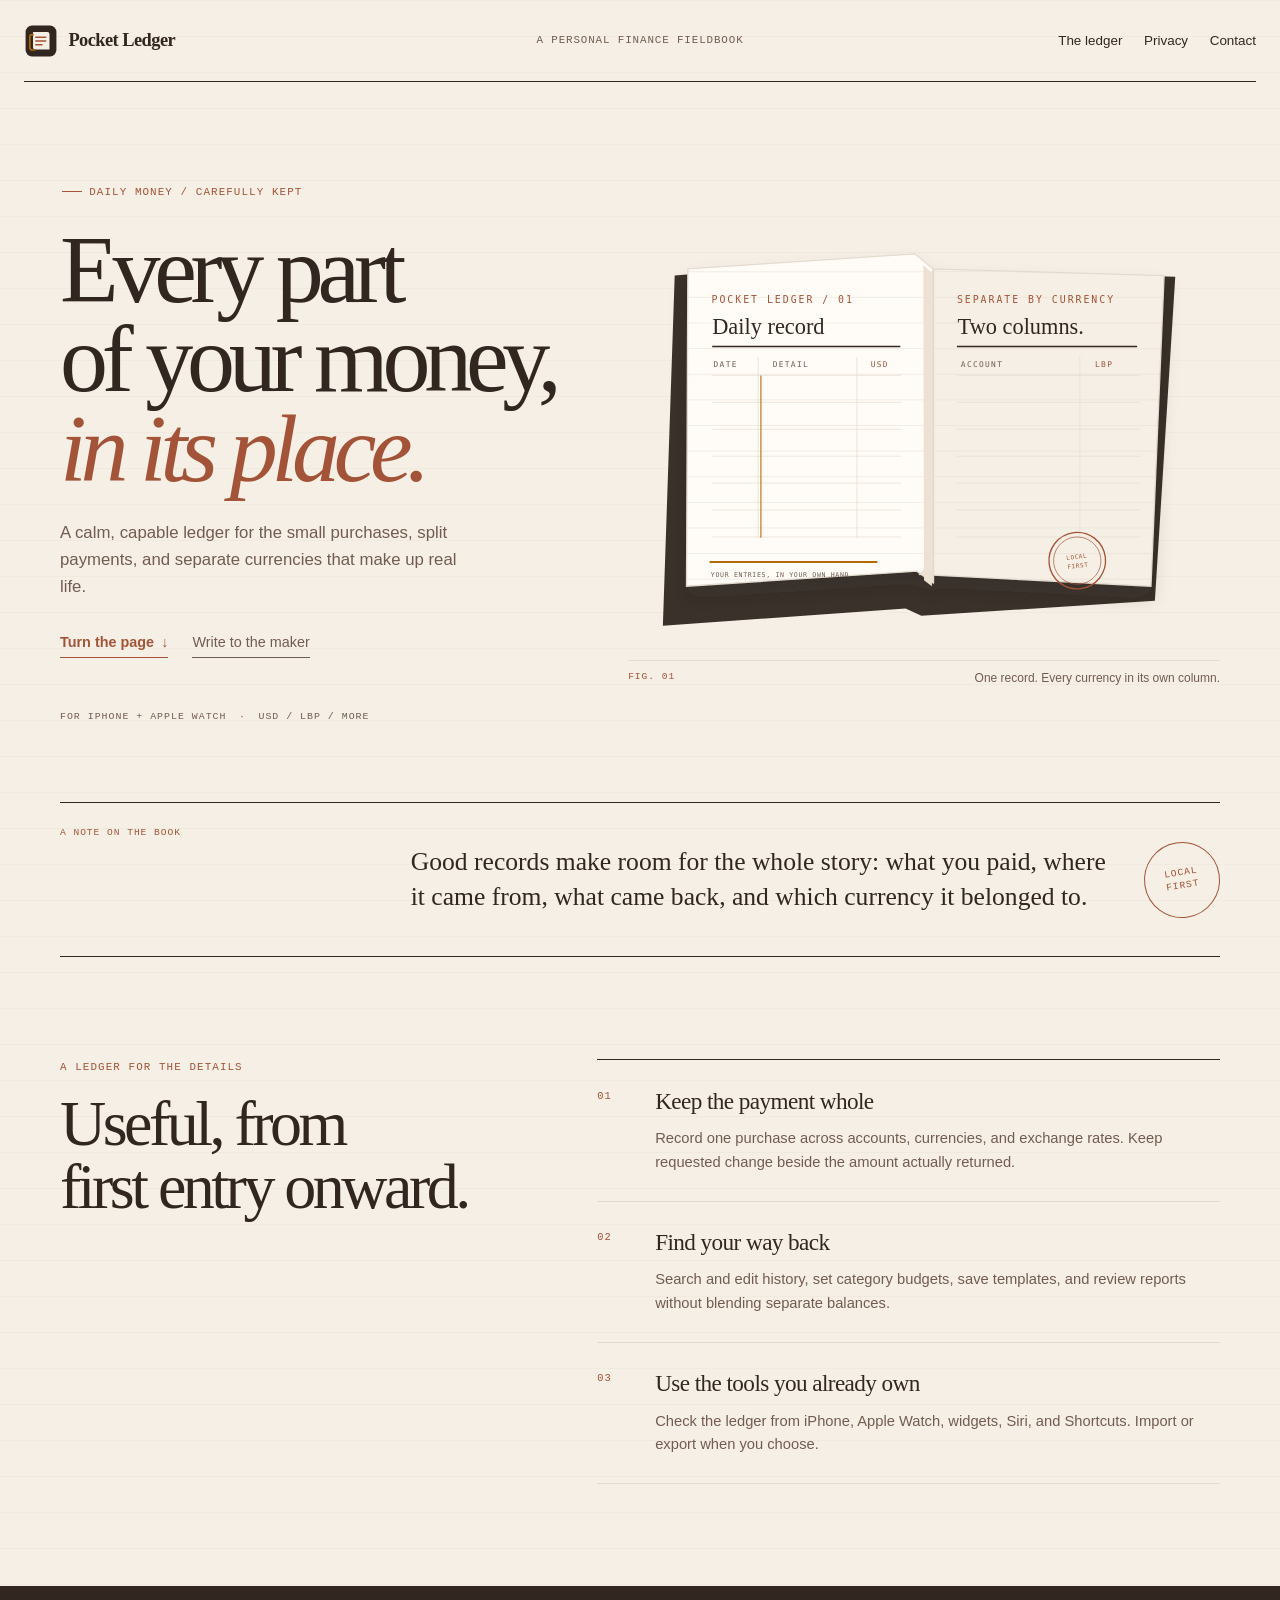
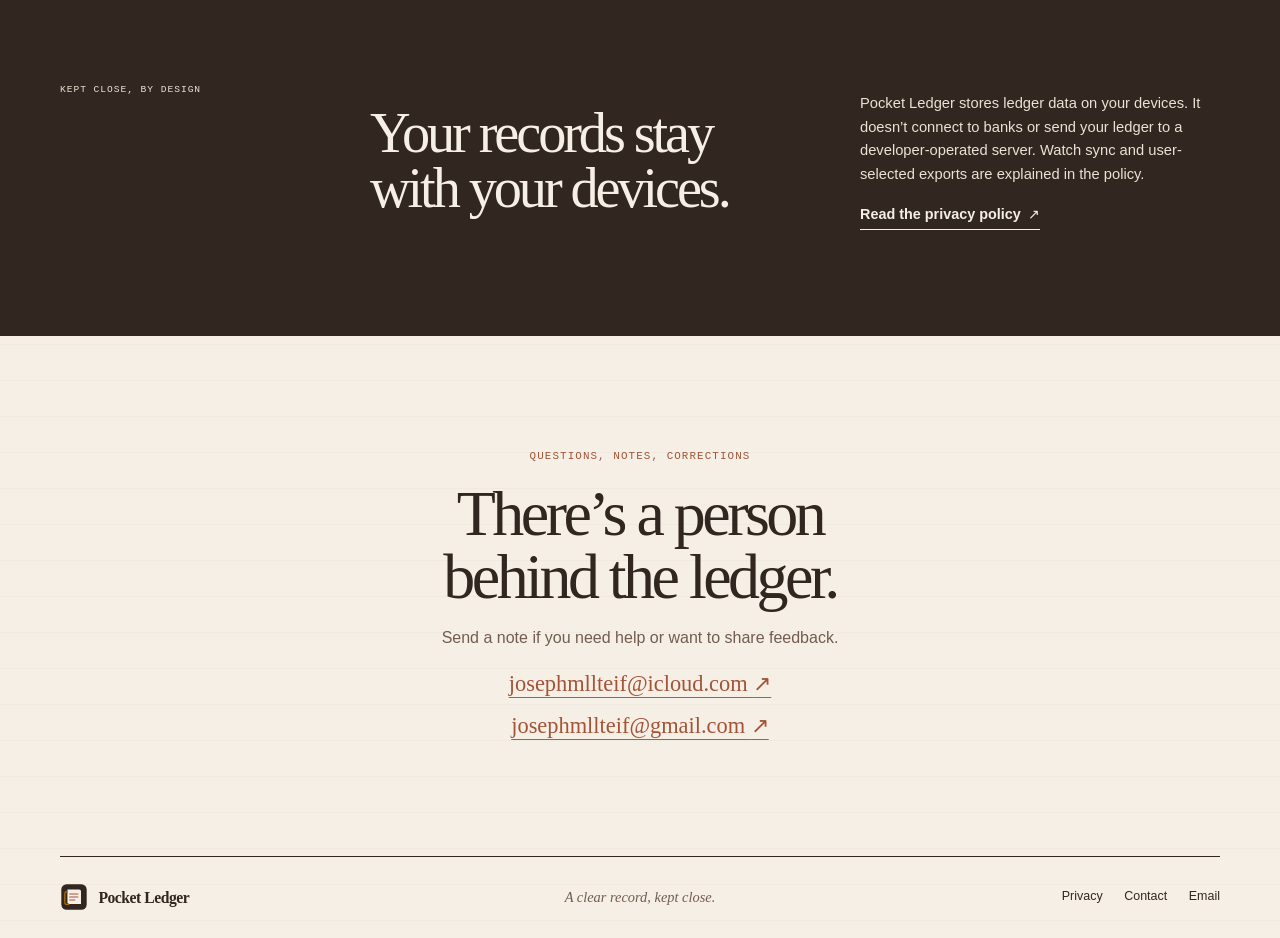
==== commit 84e0b1df: "Match Pages artwork to Clay theme" ====
--- a/docs/index.html
+++ b/docs/index.html
@@ -3,7 +3,8 @@
   <head>
     <meta charset="utf-8">
     <meta name="viewport" content="width=device-width, initial-scale=1">
-    <meta name="theme-color" content="#f1eddf">
+    <meta name="theme-color" media="(prefers-color-scheme: light)" content="#f6efe5">
+    <meta name="theme-color" media="(prefers-color-scheme: dark)" content="#1b1714">
     <meta name="description" content="Pocket Ledger is a local-first personal finance ledger for iPhone and Apple Watch. Keep accounts, spending, and receipts in one clear record.">
     <title>Pocket Ledger — A clear record of your money</title>
     <link rel="stylesheet" href="./styles.css">
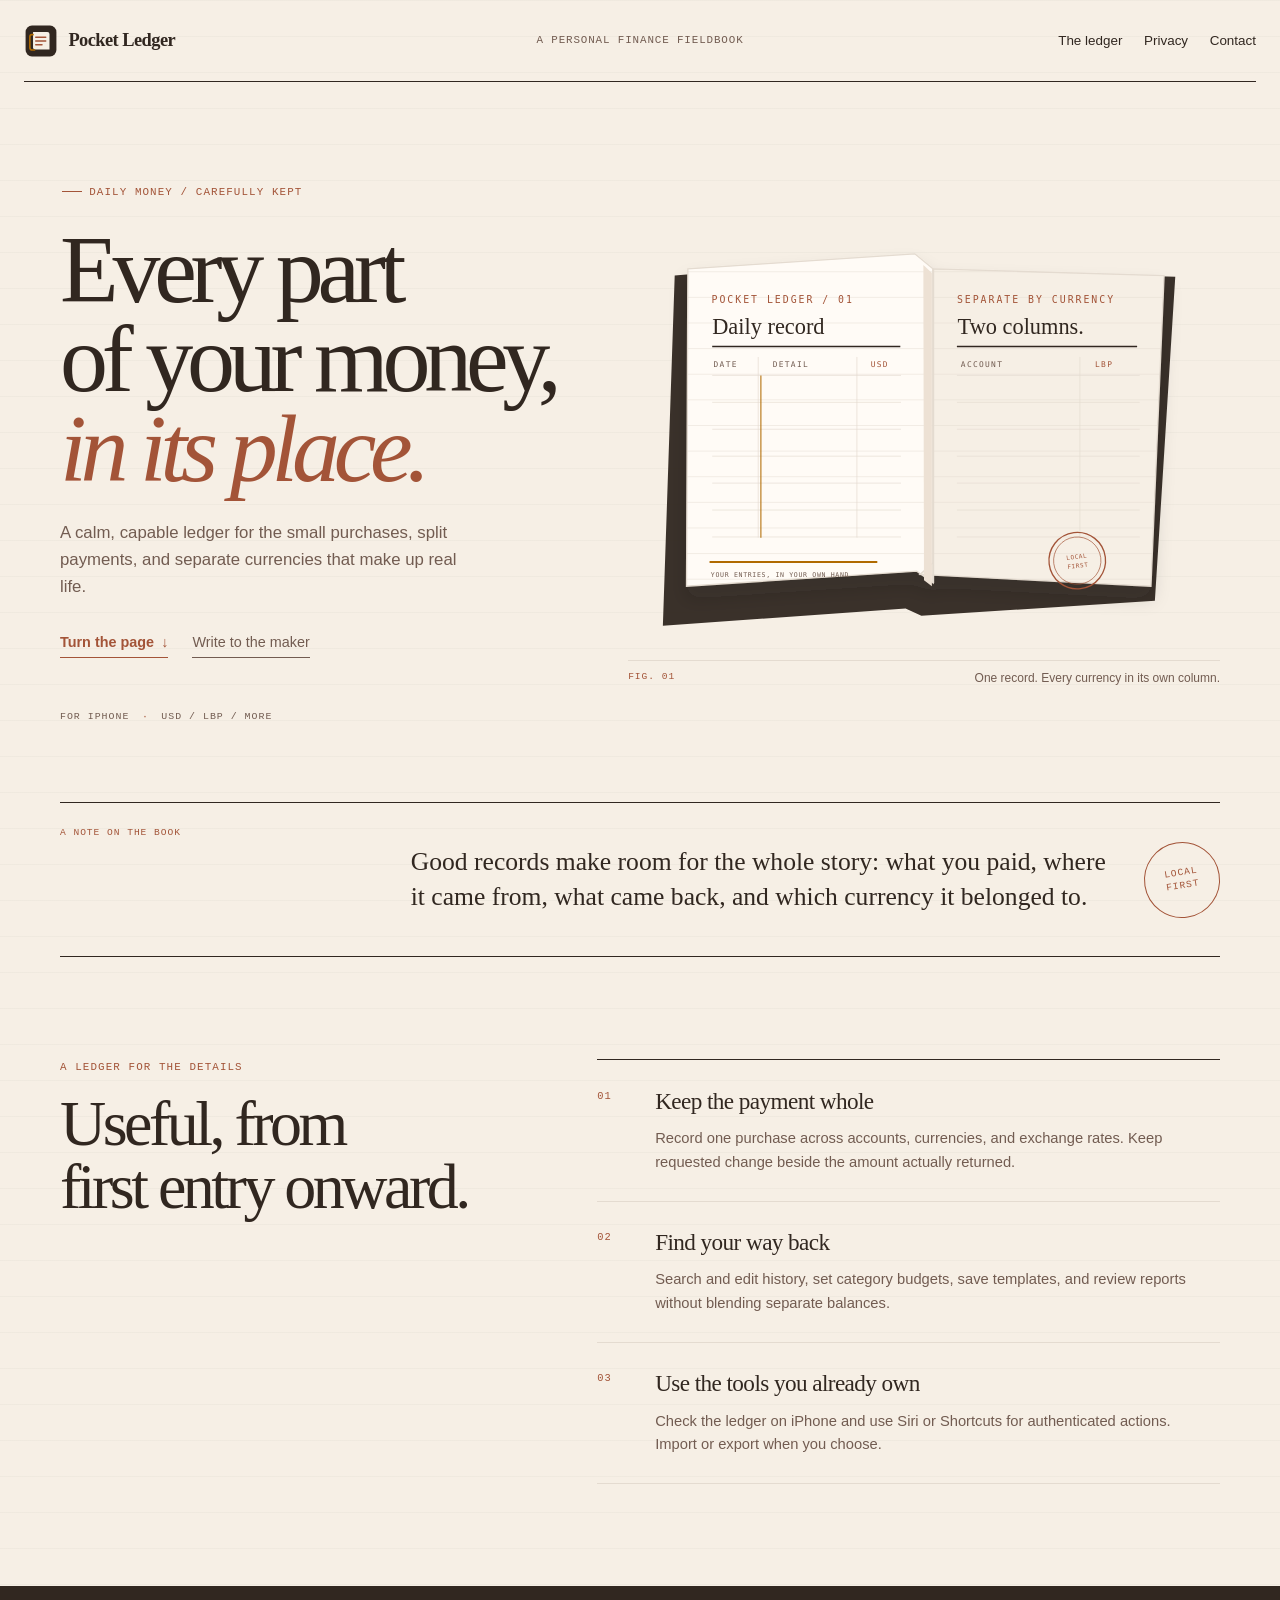
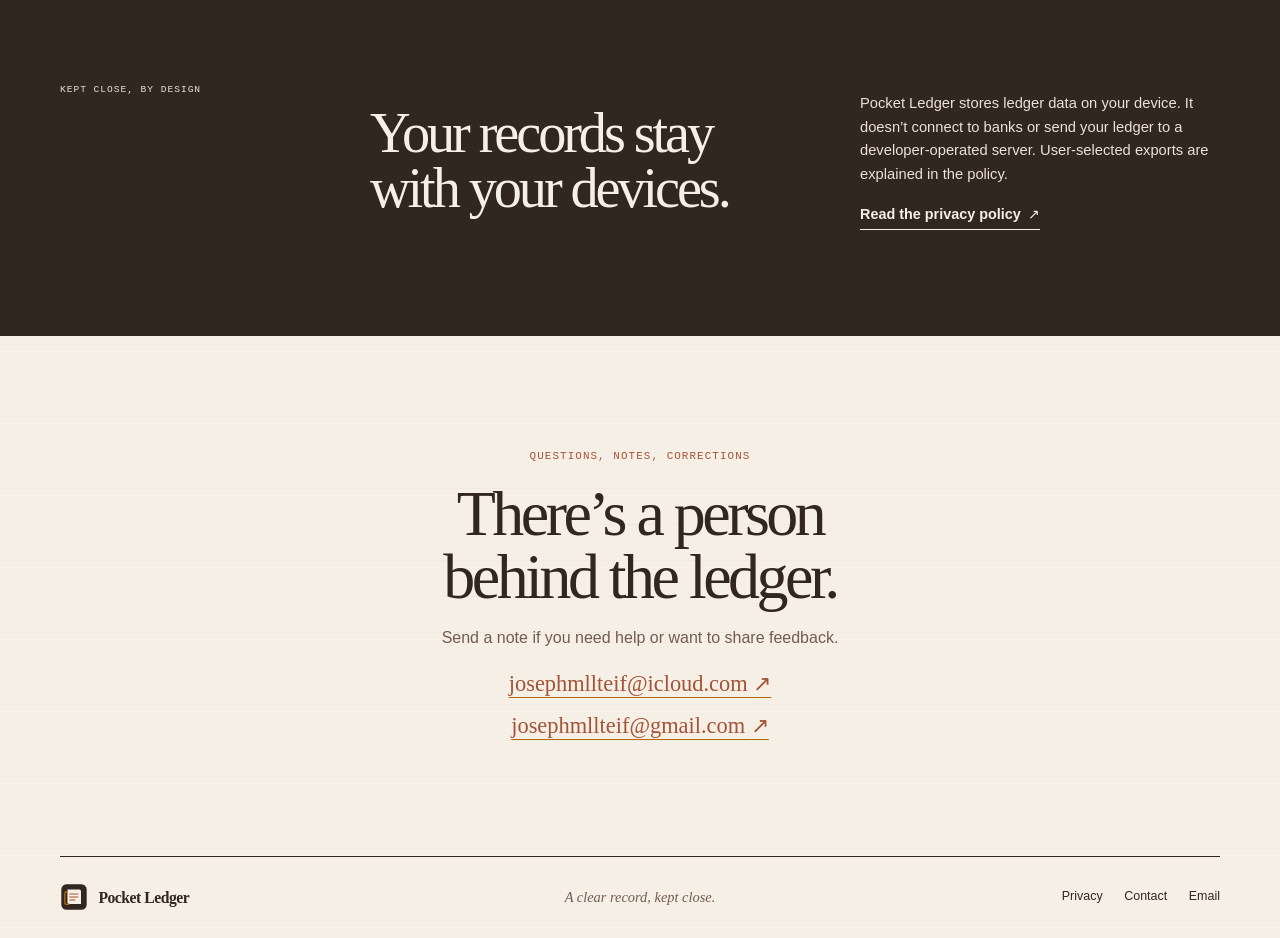
==== commit d3d23d2d: "Fix finance UI navigation and transaction consistency" ====
--- a/docs/index.html
+++ b/docs/index.html
@@ -5,7 +5,7 @@
     <meta name="viewport" content="width=device-width, initial-scale=1">
     <meta name="theme-color" media="(prefers-color-scheme: light)" content="#f6efe5">
     <meta name="theme-color" media="(prefers-color-scheme: dark)" content="#1b1714">
-    <meta name="description" content="Pocket Ledger is a local-first personal finance ledger for iPhone and Apple Watch. Keep accounts, spending, and receipts in one clear record.">
+    <meta name="description" content="Pocket Ledger is a local-first personal finance ledger for iPhone. Keep accounts, spending, and receipts in one clear record.">
     <title>Pocket Ledger — A clear record of your money</title>
     <link rel="stylesheet" href="./styles.css">
     <link rel="icon" href="./mark.svg" type="image/svg+xml">
@@ -35,7 +35,7 @@
             <a class="text-action" href="#how-it-works">Turn the page <span aria-hidden="true">↓</span></a>
             <a class="quiet-action" href="mailto:josephmllteif@icloud.com,josephmllteif@gmail.com">Write to the maker</a>
           </div>
-          <p class="hero-footnote">FOR IPHONE + APPLE WATCH <span>·</span> USD / LBP / MORE</p>
+          <p class="hero-footnote">FOR IPHONE <span>·</span> USD / LBP / MORE</p>
         </div>
         <figure class="folio-figure">
           <img src="./folio.svg" alt="An illustrated open ledger with separate USD and LBP columns, drawn on warm paper.">
@@ -68,7 +68,7 @@
           <article class="feature-row">
             <span class="feature-number">03</span>
             <h3>Use the tools you already own</h3>
-            <p>Check the ledger from iPhone, Apple Watch, widgets, Siri, and Shortcuts. Import or export when you choose.</p>
+            <p>Check the ledger on iPhone and use Siri or Shortcuts for authenticated actions. Import or export when you choose.</p>
           </article>
         </div>
       </section>
@@ -78,7 +78,7 @@
           <p class="section-index">KEPT CLOSE, BY DESIGN</p>
           <h2 id="privacy-title">Your records stay<br>with your devices.</h2>
           <div class="privacy-copy">
-            <p>Pocket Ledger stores ledger data on your devices. It doesn’t connect to banks or send your ledger to a developer-operated server. Watch sync and user-selected exports are explained in the policy.</p>
+            <p>Pocket Ledger stores ledger data on your device. It doesn’t connect to banks or send your ledger to a developer-operated server. User-selected exports are explained in the policy.</p>
             <a class="text-action" href="./privacy/">Read the privacy policy <span aria-hidden="true">↗</span></a>
           </div>
         </div>
